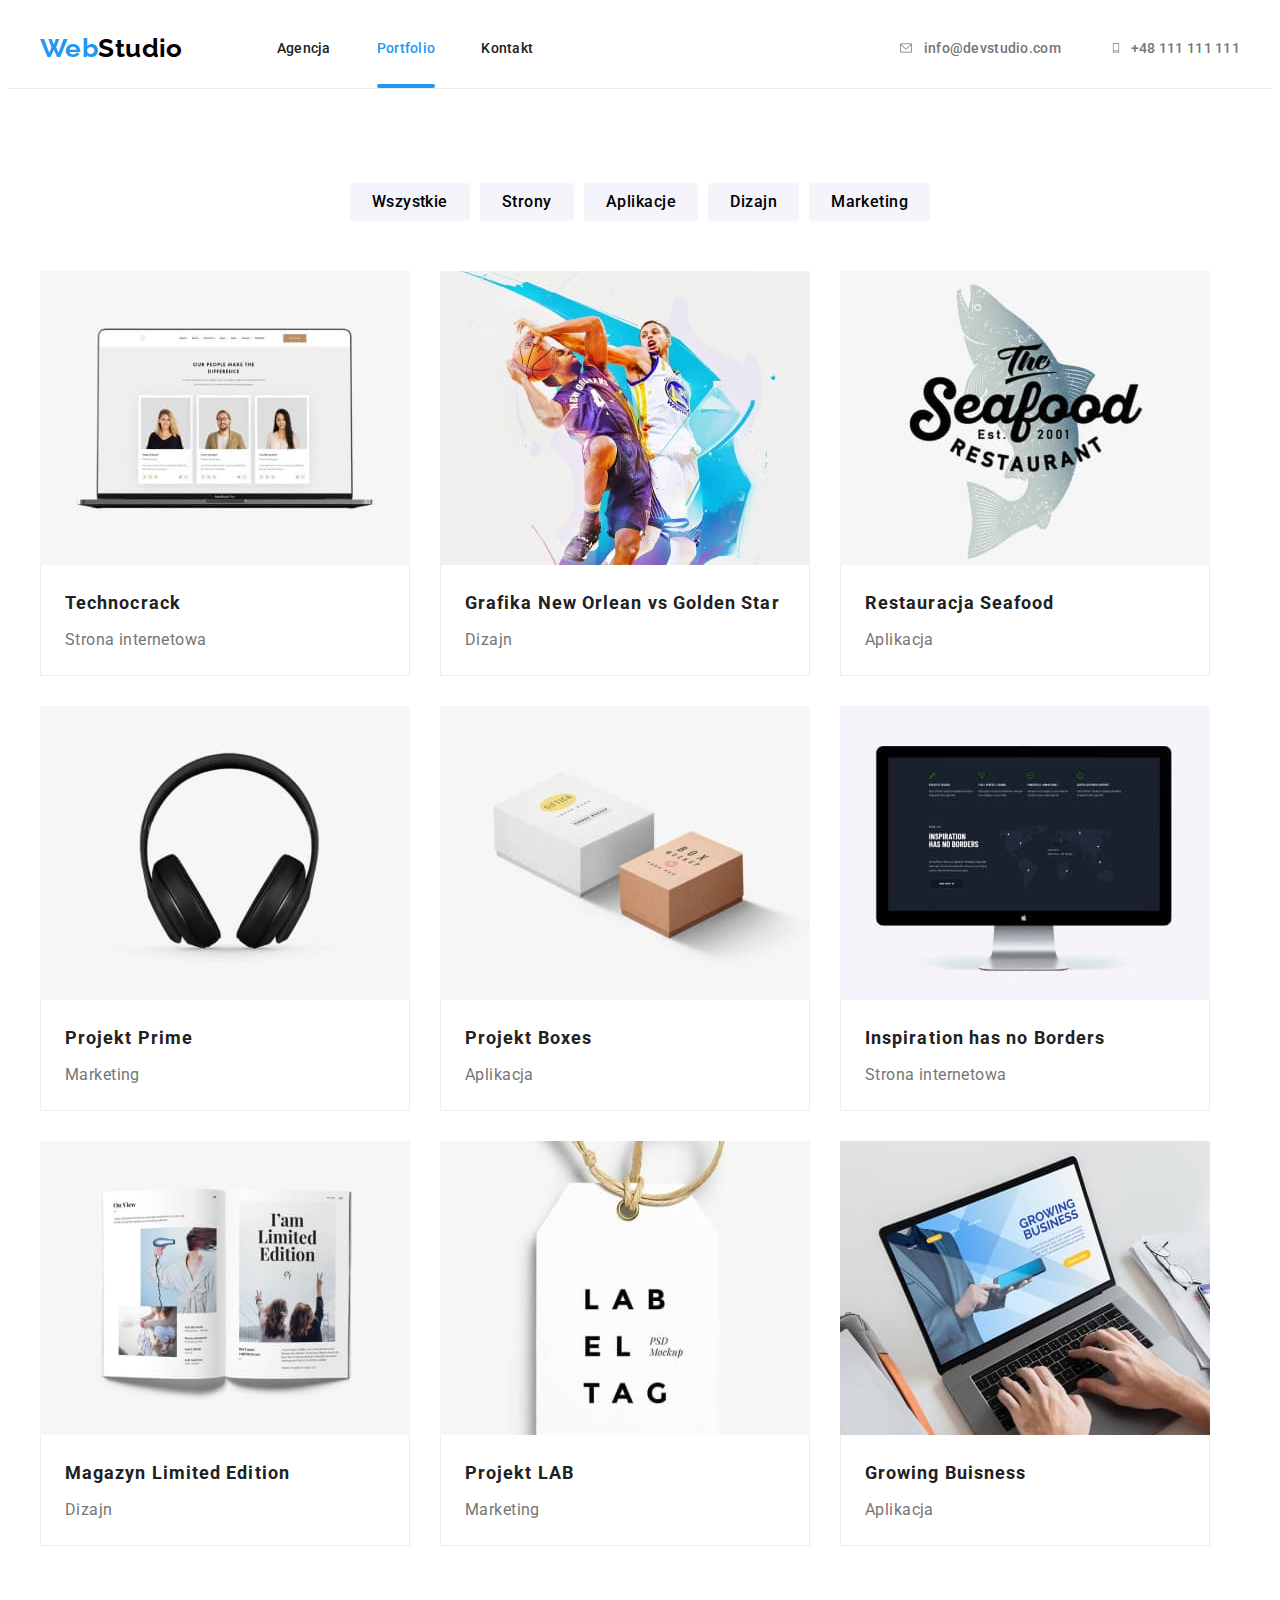
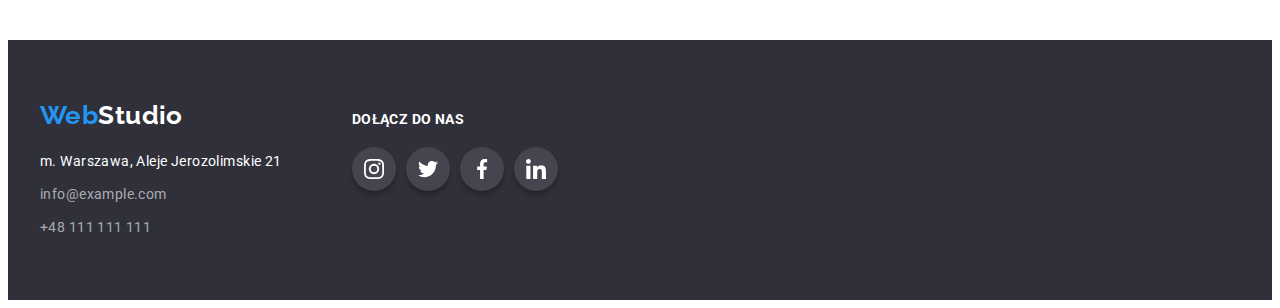
==== portfolio.html @ ceba9335 "init" ====
<!DOCTYPE html>
<html lang="pl">
  <!-- start head / metadane /-->
  <head>
    <meta charset="UTF-8" />
    <meta
      name="description"
      content="Projekt firmy Studio z Figma. Praca domowa #5 związana z kursem FullStack Developer w GoIT."
    />
    <meta http-equiv="X-UA-Compatible" content="IE=edge" />
    <meta name="viewport" content="width=device-width, initial-scale=1.0" />
    <link
      href="https://fonts.googleapis.com/css2?family=Raleway:wght@700&family=Roboto:wght@400;500;700;900&display=swap"
      rel="stylesheet"
    />
    <link rel="preconnect" href="https://fonts.googleapis.com" />
    <link rel="preconnect" href="https://fonts.gstatic.com" crossorigin />
    <link
      rel="stylesheet"
      href="https://cdnjs.cloudflare.com/ajax/libs/modern-normalize/2.0.0/modern-normalize.min.css"
      integrity="sha512-4xo8blKMVCiXpTaLzQSLSw3KFOVPWhm/TRtuPVc4WG6kUgjH6J03IBuG7JZPkcWMxJ5huwaBpOpnwYElP/m6wg=="
      crossorigin="anonymous"
      referrerpolicy="no-referrer"
    />
    <link rel="stylesheet" href="./css/styles.css" />
    <title>WebStudio | goit-markup-hw-05 | GoIT kurs FullStack Developer</title>
  </head>
  <!-- end head / metadane /-->

  <body>
    <!--start header-->
    <header>
      <div class="container top">
        <a class="logo-top" href="./index.html"
          ><span class="name-1">Web</span><span class="name-2">Studio</span></a
        >
        <nav class="navigation">
          <ul class="navigation-list list">
            <li class="navigation-item">
              <a href="./index.html" class="navigation-link">Agencja</a>
            </li>
            <li class="navigation-item">
              <a href="./portfolio.html" class="navigation-link current"
                >Portfolio</a
              >
            </li>
            <li class="navigation-item">
              <a href="" class="navigation-link">Kontakt</a>
            </li>
          </ul>
        </nav>
        <ul class="navigation-contact-list list">
          <li class="navigation-contact-item">
            <a href="mailto:info@devstudio.com" class="navigation-contact-link"
              ><svg class="icon-contact" width="16" height="12">
                <use
                  class="icon-envelope"
                  href="./images/icons.svg#icon-envelope"
                ></use>
              </svg>
              info@devstudio.com</a
            >
          </li>
          <li class="navigation-contact-item">
            <a href="tel:+48111111111" class="navigation-contact-link">
              <svg class="icon-contact" width="10" height="16">
                <use
                  class="icon-smartphone"
                  href="./images/icons.svg#icon-smartphone"
                ></use>
              </svg>
              +48 111 111 111</a
            >
          </li>
        </ul>
      </div>
    </header>
    <!--end header-->

    <!--start main-->
    <main>
      <section class="section">
        <div class="container">
          <ul class="button-portfolio-list list">
            <li>
              <button class="button-portfolio-item" type="button">
                Wszystkie
              </button>
            </li>
            <li>
              <button class="button-portfolio-item" type="button">
                Strony
              </button>
            </li>
            <li>
              <button class="button-portfolio-item" type="button">
                Aplikacje
              </button>
            </li>
            <li>
              <button class="button-portfolio-item" type="button">
                Dizajn
              </button>
            </li>
            <li>
              <button class="button-portfolio-item" type="button">
                Marketing
              </button>
            </li>
          </ul>
          <ul class="our-customers-list list">
            <li class="our-customers-item">
              <a class="our-customers-link" href="">
                <div class="not-visibility-description">
                  <img
                    class="logo-client-pic"
                    src="./images/portfolio/portfolio_project_img_1.jpg"
                    alt="laptop with pictures on it"
                    width="370"
                    height="294"
                  />
                  <div class="hidden-description">
                    <p class="description">
                      Technocrack jest popularną platformą wykorzystywaną do
                      rozpowszechniania koronawirusa. Firmy wykorzystują tę
                      platformę do celów szpiegowskich i ataków na
                      niezabezpieczone serwery konkurencji
                    </p>
                  </div>
                </div>

                <div class="about-client">
                  <h3 class="client-name">Technocrack</h3>
                  <p class="client-service">Strona internetowa</p>
                </div></a
              >
            </li>
            <li class="our-customers-item">
              <a class="our-customers-link" href=""
                ><div class="not-visibility-description">
                  <img
                    class="logo-client-pic"
                    src="./images/portfolio/portfolio_project_img_2.jpg"
                    alt="two basketball players fight for the ball in the air"
                    width="370"
                    height="294"
                  />
                  <div class="hidden-description">
                    <p class="description">
                      Technocrack jest popularną platformą wykorzystywaną do
                      rozpowszechniania koronawirusa. Firmy wykorzystują tę
                      platformę do celów szpiegowskich i ataków na
                      niezabezpieczone serwery konkurencji
                    </p>
                  </div>
                </div>
                <div class="about-client">
                  <h3 class="client-name">Grafika New Orlean vs Golden Star</h3>
                  <p class="client-service">Dizajn</p>
                </div></a
              >
            </li>
            <li class="our-customers-item">
              <a class="our-customers-link" href=""
                ><div class="not-visibility-description">
                  <img
                    class="logo-client-pic"
                    src="./images/portfolio/portfolio_project_img_3.jpg"
                    alt="restaurant name the seefood restaurant"
                    width="370"
                    height="294"
                  />
                  <div class="hidden-description">
                    <p class="description">
                      Technocrack jest popularną platformą wykorzystywaną do
                      rozpowszechniania koronawirusa. Firmy wykorzystują tę
                      platformę do celów szpiegowskich i ataków na
                      niezabezpieczone serwery konkurencji
                    </p>
                  </div>
                </div>
                <div class="about-client">
                  <h3 class="client-name">Restauracja Seafood</h3>
                  <p class="client-service">Aplikacja</p>
                </div></a
              >
            </li>
            <li class="our-customers-item">
              <a class="our-customers-link" href=""
                ><div class="not-visibility-description">
                  <img
                    class="logo-client-pic"
                    src="./images/portfolio/portfolio_project_img_4.jpg"
                    alt="black over-ear headphones"
                    width="370"
                    height="294"
                  />
                  <div class="hidden-description">
                    <p class="description">
                      Technocrack jest popularną platformą wykorzystywaną do
                      rozpowszechniania koronawirusa. Firmy wykorzystują tę
                      platformę do celów szpiegowskich i ataków na
                      niezabezpieczone serwery konkurencji
                    </p>
                  </div>
                </div>
                <div class="about-client">
                  <h3 class="client-name">Projekt Prime</h3>
                  <p class="client-service">Marketing</p>
                </div></a
              >
            </li>
            <li class="our-customers-item">
              <a class="our-customers-link" href=""
                ><div class="not-visibility-description">
                  <img
                    class="logo-client-pic"
                    src="./images/portfolio/portfolio_project_img_5.jpg"
                    alt="two cardboard boxes with company names"
                    width="370"
                    height="294"
                  />
                  <div class="hidden-description">
                    <p class="description">
                      Technocrack jest popularną platformą wykorzystywaną do
                      rozpowszechniania koronawirusa. Firmy wykorzystują tę
                      platformę do celów szpiegowskich i ataków na
                      niezabezpieczone serwery konkurencji
                    </p>
                  </div>
                </div>
                <div class="about-client">
                  <h3 class="client-name">Projekt Boxes</h3>
                  <p class="client-service">Aplikacja</p>
                </div></a
              >
            </li>
            <li class="our-customers-item">
              <a class="our-customers-link" href=""
                ><div class="not-visibility-description">
                  <img
                    class="logo-client-pic"
                    src="./images/portfolio/portfolio_project_img_6.jpg"
                    alt="monitor with web page turned on"
                    width="370"
                    height="294"
                  />
                  <div>
                    <div class="hidden-description">
                      <p class="description">
                        Technocrack jest popularną platformą wykorzystywaną do
                        rozpowszechniania koronawirusa. Firmy wykorzystują tę
                        platformę do celów szpiegowskich i ataków na
                        niezabezpieczone serwery konkurencji
                      </p>
                    </div>
                  </div>
                </div>
                <div class="about-client">
                  <h3 class="client-name">Inspiration has no Borders</h3>
                  <p class="client-service">Strona internetowa</p>
                </div></a
              >
            </li>
            <li class="our-customers-item">
              <a class="our-customers-link" href=""
                ><div class="not-visibility-description">
                  <img
                    class="logo-client-pic"
                    src="./images/portfolio/portfolio_project_img_7.jpg"
                    alt="limited series open book"
                    width="370"
                    height="294"
                  />
                  <div class="hidden-description">
                    <p class="description">
                      Technocrack jest popularną platformą wykorzystywaną do
                      rozpowszechniania koronawirusa. Firmy wykorzystują tę
                      platformę do celów szpiegowskich i ataków na
                      niezabezpieczone serwery konkurencji
                    </p>
                  </div>
                </div>
                <div class="about-client">
                  <h3 class="client-name">Magazyn Limited Edition</h3>
                  <p class="client-service">Dizajn</p>
                </div></a
              >
            </li>
            <li class="our-customers-item">
              <a class="our-customers-link" href=""
                ><div class="not-visibility-description">
                  <img
                    class="logo-client-pic"
                    src="./images/portfolio/portfolio_project_img_8.jpg"
                    alt="pendant design"
                    width="370"
                    height="294"
                  />
                  <div class="hidden-description">
                    <p class="description">
                      Technocrack jest popularną platformą wykorzystywaną do
                      rozpowszechniania koronawirusa. Firmy wykorzystują tę
                      platformę do celów szpiegowskich i ataków na
                      niezabezpieczone serwery konkurencji
                    </p>
                  </div>
                </div>
                <div class="about-client">
                  <h3 class="client-name">Projekt LAB</h3>
                  <p class="client-service">Marketing</p>
                </div></a
              >
            </li>
            <li class="our-customers-item">
              <a class="our-customers-link" href=""
                ><div class="not-visibility-description">
                  <img
                    class="logo-client-pic"
                    src="./images/portfolio/portfolio_project_img_9.jpg"
                    alt="someone is typing on a laptop keyboard"
                    width="370"
                    height="294"
                  />
                  <div class="hidden-description">
                    <p class="description">
                      Technocrack jest popularną platformą wykorzystywaną do
                      rozpowszechniania koronawirusa. Firmy wykorzystują tę
                      platformę do celów szpiegowskich i ataków na
                      niezabezpieczone serwery konkurencji
                    </p>
                  </div>
                </div>
                <div class="about-client">
                  <h3 class="client-name">Growing Buisness</h3>
                  <p class="client-service">Aplikacja</p>
                </div></a
              >
            </li>
          </ul>
        </div>
      </section>
    </main>
    <!--end main-->

    <!--start footer-->
    <footer class="footer">
      <div class="container footer-wrap">
        <div class="bottom">
          <a class="logo-bottom" href="./index.html"
            ><span class="name-1">Web</span
            ><span class="name-3">Studio</span></a
          >
          <address class="address">
            <ul class="bottom-contact list">
              <li class="bottom-contact-item">
                <a
                  class="bottom-contact-address"
                  href="https://goo.gl/maps/BGaXXpHN84WvRaow5"
                  target="_blank"
                  rel="noreferrer noopener"
                  >m. Warszawa, Aleje Jerozolimskie 21</a
                >
              </li>
              <li class="bottom-contact-item">
                <a class="bottom-contact-link" href="mailto:info@example.com"
                  >info@example.com</a
                >
              </li>
              <li class="bottom-contact-item">
                <a class="bottom-contact-link" href="tel:+48111111111"
                  >+48 111 111 111</a
                >
              </li>
            </ul>
          </address>
        </div>
        <div class="social-icon-footer">
          <p class="social-title">DOŁĄCZ DO NAS</p>
          <ul class="social-icon-footer-list">
            <li class="social-icon-footer-item">
              <a class="social-icon-footer-link" href="https://instagram.com"
                ><svg><use href="./images/icons.svg#icon-instagram"></use></svg
              ></a>
            </li>
            <li class="social-icon-footer-item">
              <a class="social-icon-footer-link" href="https://twitter.com"
                ><svg><use href="./images/icons.svg#icon-twitter"></use></svg
              ></a>
            </li>
            <li class="social-icon-footer-item">
              <a class="social-icon-footer-link" href="https://facebook.com"
                ><svg><use href="./images/icons.svg#icon-facebook"></use></svg
              ></a>
            </li>
            <li class="social-icon-footer-item">
              <a class="social-icon-footer-link" href="https://linkedin.com"
                ><svg><use href="./images/icons.svg#icon-linkedin"></use></svg
              ></a>
            </li>
          </ul>
        </div>
      </div>
    </footer>
    <!--end footer-->
  </body>
</html>
---- css/styles.css ----
/* global variables */
:root {
  --main-font: "Roboto", sans-serif;
  --main-text-color: #212121;
  --secondary-text-color: #fff;
  --third-text-color: #757575;
  --fourth-color: #2196f3;
  --fifth-color: #f5f4fa;
  --background-color-1: #fff;
  --background-color-2: #2f303a;
  --logo-web-color: #2196f3;
  --logo-studio-first-color: #000;
  --logo-studio-second-color: #fff;
  --button-text-color: #000;
  --line-color: #ececec;
  --footer-color--1: rgba(255, 255, 255, 0.6);
  --footer-color--2: rgba(255, 255, 255, 0.1);
  --borderColor: #eee;
  --icon-style: #afb1b8;
}
/* end global variables */

/*body style*/
body {
  font-family: var(--main-font);
  background-color: var(--background-body-color);
  font-size: 14px;
  letter-spacing: 0.03em;
}
h1,
h2,
h3,
h4,
h5,
h6,
p {
  margin: 0;
  text-decoration: none;
}
img {
  display: block;
  max-width: 100%;
  height: auto;
}
button {
  display: block;
  cursor: pointer;
  border: none;
  border-radius: 4px;
}
ul,
ol {
  list-style: none;
  padding-left: 0;
  margin: 0;
}
a {
  text-decoration: none;
}
.section {
  padding-top: 94px;
  padding-bottom: 94px;
}
.container {
  width: 1200px;
  margin: 0 auto;
  padding: 0 15px;
}

header {
  border-bottom: 1px solid var(--line-color);
}
.hero {
  background-image: linear-gradient(
      rgba(47, 48, 58, 0.4),
      rgba(47, 48, 58, 0.4)
    ),
    url(../images/background.jpg);
  box-shadow: 0px 4px 4px 0px rgba(0, 0, 0, 0.25);
  background-repeat: no-repeat;
  background-size: cover;
  background-position: center;
  padding-top: 200px;
  padding-bottom: 200px;
  max-width: 1600px;
  height: 600px;
  margin: 0 auto;
}
.main-title {
  color: var(--secondary-text-color);
  font-weight: 900;
  font-size: 44px;
  line-height: 1.36;
  letter-spacing: 0.06em;
  text-align: center;
  text-transform: uppercase;
  max-width: 696px;
  margin: 0 auto;
}

.what-we-do-title {
  font-weight: 700;
  font-size: 36px;
  line-height: 1.17;
}
.list {
  list-style: none;
  margin: 0;
  padding: 0;
}
/*end body style*/

.top {
  display: flex;
  align-items: center;
}
.navigation-list {
  display: flex;
  padding-top: 32px;
  padding-bottom: 32px;
  gap: 46px;
}
.navigation-link {
  font-weight: 500;
  line-height: 1.17;
  letter-spacing: 0.02em;
  color: var(--main-text-color);
  transition-property: color;
  transition-duration: 250ms;
  transition-timing-function: cubic-bezier(0.4, 0, 0.2, 1);
}
.navigation-contact-list {
  font-weight: 500;
  display: flex;
  margin-left: auto;
  gap: 50px;
  padding-top: 32px;
  padding-bottom: 32px;
  align-items: center;
}
.navigation-contact-link {
  font-weight: 500;
  line-height: 1.17;
  color: var(--third-text-color);
  letter-spacing: 0.02em;
  display: flex;
  align-items: center;
  transition-property: color;
  transition-duration: 250ms;
  transition-timing-function: cubic-bezier(0.4, 0, 0.2, 1);
}
.navigation-link:hover,
.navigation-link:focus {
  color: var(--fourth-color);
}

.current {
  color: var(--fourth-color);
}
.current::after {
  content: "";
  display: block;
  position: relative;
  position: absolute;
  width: 58px;
  height: 4px;
  margin-top: 28px;
  background: var(--fourth-color);
  border-radius: 2px;
}
.main-button {
  font-family: inherit;
  font-weight: 700;
  font-size: 16px;
  line-height: 1.36;
  width: 200px;
  height: 50px;
  color: var(--secondary-text-color);
  background-color: var(--fourth-color);
  padding: 10px 40px;
  letter-spacing: 0.06em;
  border: rgba(255, 255, 255, 0.15);
  box-shadow: 0px 4px 4px rgba(0, 0, 0, 0.15);
  border-radius: 4px;
  margin: 0 auto;
  cursor: pointer;
  margin-top: 30px;
  transition-property: color;
  transition-duration: 250ms;
  transition-timing-function: cubic-bezier(0.4, 0, 0.2, 1);
}

.main-button:hover,
.main-button:focus {
  color: var(--secondary-text-color);
}
.button-portfolio-list {
  display: flex;
  gap: 10px;
  justify-content: center;
  margin-bottom: 50px;
}
.button-portfolio-item {
  font-family: inherit;
  font-weight: 500;
  font-size: 16px;
  line-height: 1.62;
  letter-spacing: 0.03em;
  text-align: center;
  background: var(--fifth-color);
  cursor: pointer;
  border: #fff;
  border-radius: 4px;
  padding: 6px 22px;
  transition-property: color, background-color, box-shadow;
  transition-duration: 250ms;
  transition-timing-function: cubic-bezier(0.4, 0, 0.2, 1);
}
.button-portfolio-item:hover,
.button-portfolio-item:focus-visible {
  color: var(--secondary-text-color);
  background-color: var(--fourth-color);
  box-shadow: 0px 4px 4px 0px rgba(0, 0, 0, 0.25);
}
.footer {
  padding-top: 60px;
  padding-bottom: 60px;
  background-color: var(--background-color-2);
}
.bottom-contact {
  line-height: 1.71;
}
.address {
  margin-top: 20px;
  max-width: 246px;
}
.bottom-contact-item:not(:last-child) {
  margin-bottom: 9px;
}

.bottom-contact-address {
  line-height: 1.71;
  color: var(--secondary-text-color);
  text-decoration: inherit;
  font-style: normal;
  transition-property: color;
  transition-duration: 250ms;
  transition-timing-function: cubic-bezier(0.4, 0, 0.2, 1);
}
.bottom-contact-link {
  line-height: 1.71;
  color: var(--footer-color--1);
  text-decoration: inherit;
  font-style: normal;
  transition-property: color;
  transition-duration: 250ms;
  transition-timing-function: cubic-bezier(0.4, 0, 0.2, 1);
}
.navigation-link:hover,
.navigation-link:focus,
.bottom-contact-address:hover,
.bottom-contact-address:focus,
.bottom-contact-link:hover,
.bottom-contact-link:focus,
.icon-contact:focus,
.icon-contact:hover {
  color: var(--fourth-color);
  cursor: pointer;
}
.navigation-contact-item:hover,
.navigation-contact-item:focus,
.navigation-contact-link:focus,
.navigation-contact-link:hover {
  color: var(--fourth-color);
  cursor: pointer;
  fill: currentColor;
}

/*end links*/

/*studio-name - > color of name Studio Web */
.logo-top,
.logo-bottom {
  font-family: "Raleway", sans-serif;
  font-weight: 700;
  font-style: bold;
  font-size: 26px;
  line-height: 1.17;
  margin-right: 94px;
}
.name-1 {
  color: var(--logo-web-color);
}
.name-2 {
  color: var(--logo-studio-first-color);
}
.name-3 {
  color: var(--logo-studio-second-color);
}

/* team name */
.about-us-team-name {
  background-color: var(--fifth-color);
}
.team-name-title {
  text-align: center;
}
.team-name-list {
  display: flex;
  gap: 30px;
}
.team-name-title {
  font-weight: 700;
  font-size: 36px;
  line-height: 1.17;
  margin-bottom: 50px;
}
.team-name-item {
  background-color: var(--background-color-1);
  border-radius: 0 0 4px 4px;
  box-shadow: 0px 1px 3px rgba(0, 0, 0, 0.12), 0px 1px 1px rgba(0, 0, 0, 0.14),
    0px 2px 1px rgba(0, 0, 0, 0.2);
}
.team-describe {
  padding-top: 30px;
  padding-bottom: 30px;
}
.team-name,
.team-position {
  text-align: center;
}
.team-name {
  font-weight: 500;
  font-size: 16px;
  line-height: 1.17;
  margin-bottom: 10px;
}
.team-position {
  font-size: 16px;
  line-height: 1.17;
  color: var(--third-text-color);
  margin-bottom: 16px;
}
/*end team name*/
.lorem {
  padding-bottom: 0px;
}
.lorem-list {
  display: flex;
  gap: 30px;
  text-align: left;
  justify-content: center;
}
.lorem-title {
  font-weight: 700;
  font-size: 14px;
  line-height: 1.17;
}
.lorem-description {
  font-size: 14px;
  line-height: 1.71;
  color: var(--third-text-color);
  margin-top: 10px;
  flex-wrap: nowrap;
  width: 270px;
}
.what-we-do-title {
  font-weight: 700;
  font-size: 36px;
  line-height: 1.17;
  text-align: center;
  margin-bottom: 50px;
}
.what-we-do-list {
  display: flex;
  justify-content: space-between;
  gap: 30px;
}
.our-customers-list {
  display: flex;
  flex-wrap: wrap;
  gap: 30px;
}

.our-customers-item a:hover,
.our-customers-item a:focus
/*.our-customers-item:hover,
.our-customers-item:focus*/ {
  cursor: pointer;
  box-shadow: 0px 4px 4px rgba(0, 0, 0, 0.25);
  color: var(--secondary-text-color);
}

.about-client {
  padding: 20px 24px;
  border-right: 1px solid var(--borderColor);
  border-bottom: 1px solid var(--borderColor);
  border-left: 1px solid var(--borderColor);
  color: var(--main-text-color);
}
.client-name {
  font-weight: 700;
  font-size: 18px;
  line-height: 2;
  letter-spacing: 0.06em;
  text-align: left;
  margin-bottom: 4px;
}
.client-service {
  font-size: 16px;
  line-height: 1.87;
  color: var(--third-text-color);
  text-align: left;
}

/* ----- nasi klienci - our client-----*/
.our-client {
  font-size: 36px;
  font-weight: 700;
  line-height: 1.14;
  text-align: center;
  margin-bottom: 50px;
}
/* ----- end nasi klienci - our client-----*/

/* ----- icons -----*/
.icon-contact {
  margin-right: 10px;
  fill: currentColor;
}
.social-icon-list {
  display: flex;
  gap: 10px;
  justify-content: center;
}
.social-icon-list svg {
  fill: currentColor;
  width: 20px;
  height: 20px;
}
.social-icon-link {
  width: 44px;
  height: 44px;
  display: flex;
  align-items: center;
  justify-content: center;
  border-radius: 50%;
  color: var(--icon-style);
  transition-property: color, background-color;
  transition-duration: 250ms;
  transition-timing-function: cubic-bezier(0.4, 0, 0.2, 1);
}
.social-icon-link:hover,
.social-icon-link:focus {
  color: var(--background-color-1);
  background-color: var(--fourth-color);
}
.lorem-icon {
  background-color: var(--fifth-color);
  margin-bottom: 30px;
  width: 270px;
  height: 120px;
  display: flex;
  align-items: center;
  justify-content: center;
}
.lorem-icon svg {
  width: 70px;
  height: 70px;
}
.our-client-logo-list {
  display: flex;
  gap: 30px;
}
.our-client-link svg {
  width: 106px;
  height: 60px;
}
.our-client-link {
  display: flex;
  justify-content: center;
  align-items: center;
  width: 170px;
  height: 92px;
  border: 1px solid currentColor;
  color: var(--icon-style);
  border-radius: 4px;
  transition-property: color;
  transition-duration: 250ms;
  transition-timing-function: cubic-bezier(0.4, 0, 0.2, 1);
}
.our-client-link:hover,
.our-client-link:focus {
  cursor: pointer;
  color: var(--fourth-color);
}

.our-client-logo-list svg {
  fill: currentColor;
}

.social-title,
.newsletter-title {
  font-family: inherit;
  font-weight: 700;
  text-transform: uppercase;
  color: var(--secondary-text-color);
  margin-bottom: 20px;
  line-height: 1.17;
}
.social-icon-footer {
  margin-left: 70px;
  margin-right: 78px;
}
.social-icon-footer-list {
  display: flex;
  gap: 10px;
  justify-content: center;
}
.social-icon-footer-list svg {
  width: 20px;
  height: 20px;
  fill: var(--background-color-1);
}
.social-icon-footer-link {
  display: flex;
  align-items: center;
  justify-content: center;
  width: 44px;
  height: 44px;
  border-radius: 50%;
  background-color: var(--footer-color--2);
  transition-property: background-color;
  transition-duration: 250ms;
  transition-timing-function: cubic-bezier(0.4, 0, 0.2, 1);

  box-shadow: 0px 4px 4px rgba(0, 0, 0, 0.25);
}
.social-icon-footer-link:hover,
.social-icon-footer-link:focus {
  border-radius: 50%;
  fill: currentColor;
  background-color: var(--fourth-color);
}
/* ----- end icons ----- */
.footer-wrap {
  display: flex;
  align-items: baseline;
}
.what-we-do-item {
  position: relative;
}
.solution {
  font-family: inherit;
  font-weight: 700;
  line-height: 1.17;
  color: var(--fifth-color);
  text-transform: uppercase;
  position: absolute;
  display: flex;
  justify-content: center;
  align-items: center;
  width: 370px;
  height: 70px;
  background-color: rgba(47, 48, 58, 0.8);
  border: 1px solid var(--button-text-color);
  box-shadow: 0px 4px 4px rgba(0, 0, 0, 0.25);
  bottom: 0;
}
/* aminacja opisu na portfoli */
.description {
  width: 370px;
  height: 294px;
  font-family: inherit;
  font-size: 18px;
  line-height: 1.56;
  color: var(--fifth-color);
  padding: 49px 45px 49px 24px;
}
.not-visibility-description {
  position: relative;
  overflow: hidden;
}
.hidden-description {
  position: absolute;
  left: 0;
  top: 0;
  background: rgba(33, 150, 243, 0.9);
  transform: translateY(100%);
  transition-duration: 250ms;
  transition-timing-function: cubic-bezier(0.4, 0, 0.2, 1);
}
.our-customers-link {
  display: block;
  transition: box-shadow;
}

.our-customers-link:hover .hidden-description,
.our-customers-link:focus .hidden-description {
  box-shadow: 0px 4px 4px rgba(0, 0, 0, 0.25);
  transform: translateY(0);
}
/**************** zadanie 5 okno modalne BACKDROP ***************/
.close-x {
  width: 8px;
  height: 8px;
}

.backdrop {
  width: 100%;
  height: 100%;
  top: 0;
  left: 0;
  position: fixed;
  background-color: rgba(0, 0, 0, 0.2);
  transition-property: opacity, visibility, transform;
  transition-duration: 250ms;
  transition-timing-function: cubic-bezier(0.4, 0, 0.2, 1);
}

.modal {
  position: absolute;
  top: 50%;
  left: 50%;
  width: 528px;
  height: 581px;
  border-radius: 4px;
  background: #ffffff;
  box-shadow: 0px 1px 3px rgba(0, 0, 0, 0.12), 0px 1px 1px rgba(0, 0, 0, 0.14),
    0px 2px 1px rgba(0, 0, 0, 0.2);
  transform: translate(-50%, -50%);
}
.modal-close {
  position: absolute;
  width: 30px;
  height: 30px;
  top: 8px;
  right: 8px;
  border-radius: 50%;
  background-color: var(--background-color-1);
  box-shadow: 0px 1px 3px rgba(0, 0, 0, 0.12), 0px 1px 1px rgba(0, 0, 0, 0.14),
    0px 2px 1px rgba(0, 0, 0, 0.2);
}

.is-hidden {
  opacity: 0;
  visibility: hidden;
  pointer-events: none;
  transform: scale(0.5) rotate(720deg);
}
/************ END BACKDROP ************************/
.about-client > h3 {
  text-decoration: none;
}
/* zadanie 6*/
.form-button,
.modal-button {
  font-family: inherit;
  font-weight: 700;
  line-height: 1.87;
  letter-spacing: 0.06em;
  width: 200px;
  height: 50px;
  border-radius: 4px;
  color: var(--fifth-color);
  background-color: var(--fourth-color);
  box-shadow: 0px 4px 4px rgba(0, 0, 0, 0.15);
}
.form-send {
  width: 24px;
  height: 24px;
  fill: var(--background-color-1);
}
.subscription {
  width: 358px;
  height: 50;
  display: flex;
  justify-content: center;
  align-items: center;
}
.subscription .form-email {
  width: 358px;
  height: 50px;
}
.subscription .form-button {
  width: 358px;
  height: 50;
}
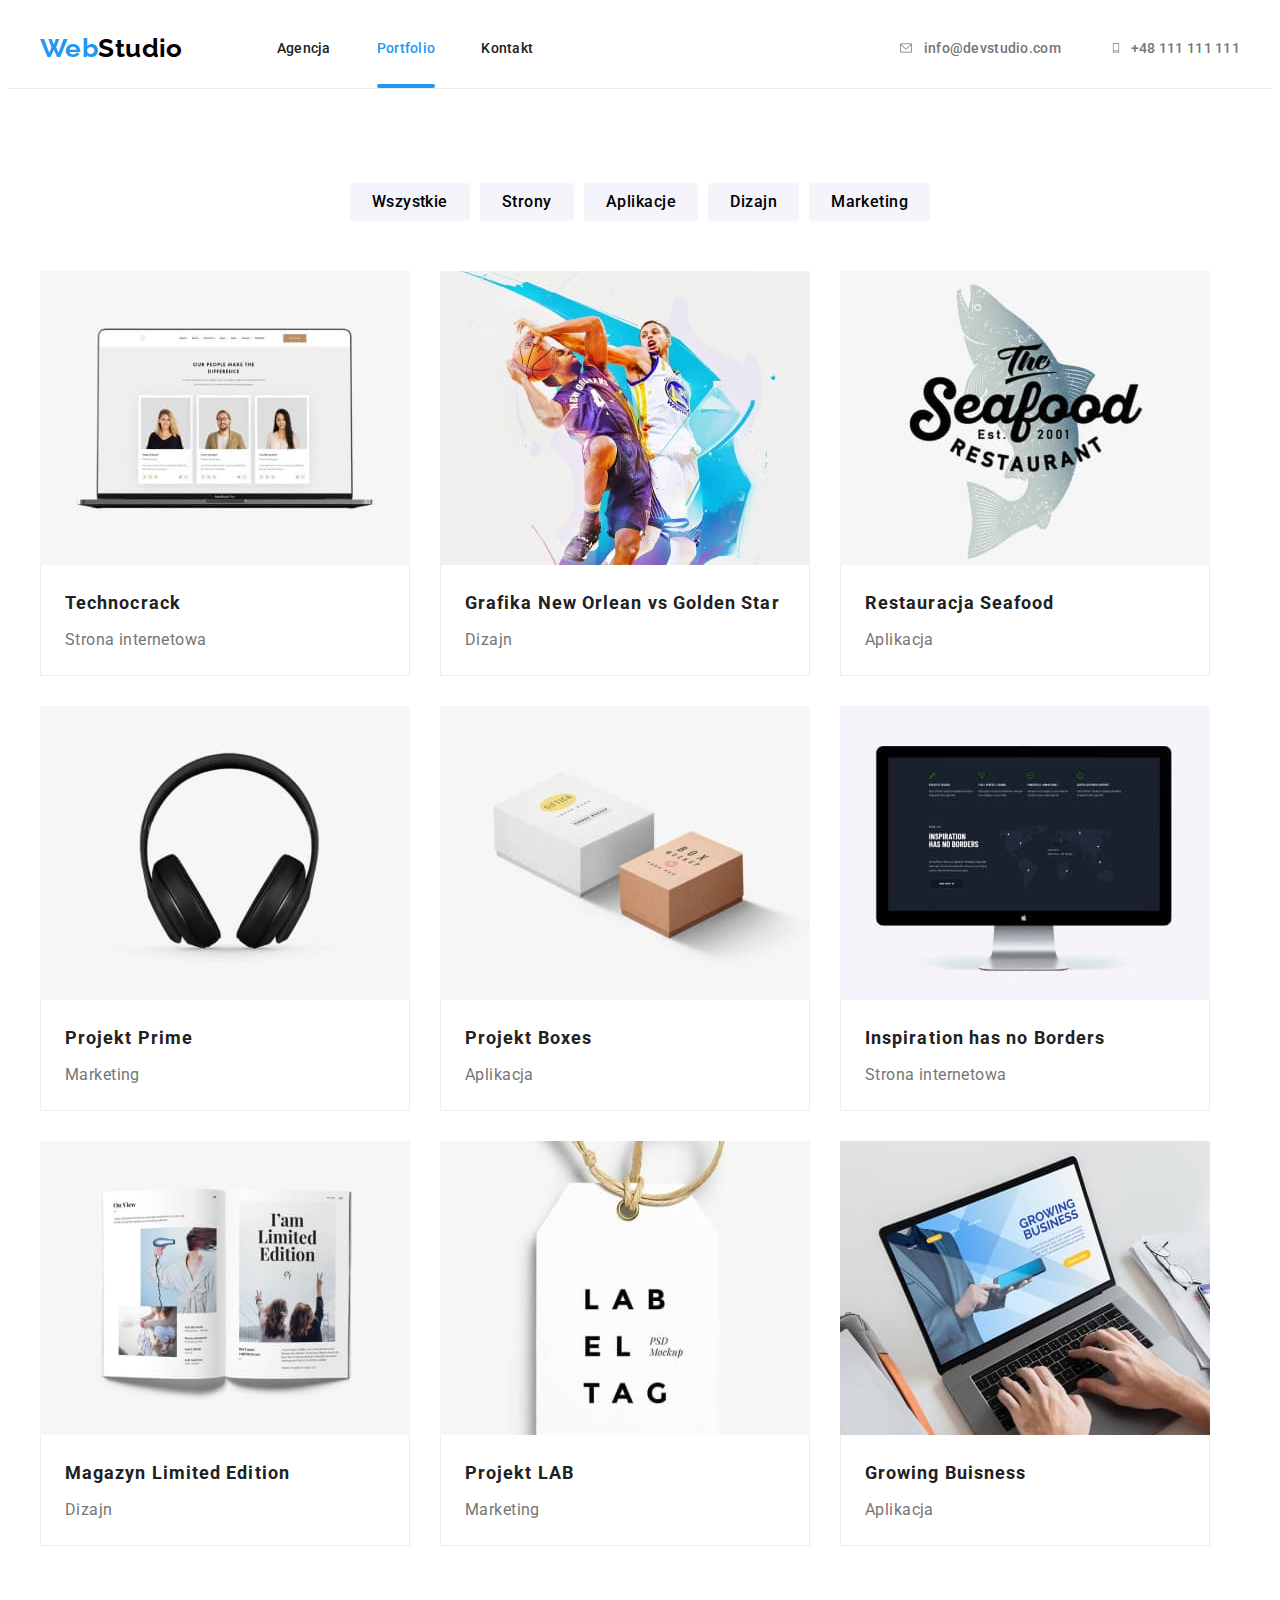
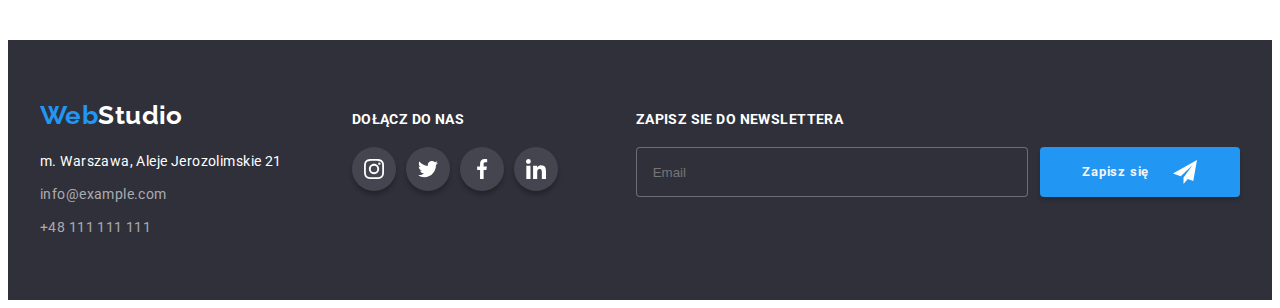
==== commit dfeb51c1: "changes hw06" ====
--- a/portfolio.html
+++ b/portfolio.html
@@ -5,7 +5,7 @@
     <meta charset="UTF-8" />
     <meta
       name="description"
-      content="Projekt firmy Studio z Figma. Praca domowa #5 związana z kursem FullStack Developer w GoIT."
+      content="Projekt firmy Studio z Figma. Praca domowa #6 związana z kursem FullStack Developer w GoIT."
     />
     <meta http-equiv="X-UA-Compatible" content="IE=edge" />
     <meta name="viewport" content="width=device-width, initial-scale=1.0" />
@@ -23,7 +23,7 @@
       referrerpolicy="no-referrer"
     />
     <link rel="stylesheet" href="./css/styles.css" />
-    <title>WebStudio | goit-markup-hw-05 | GoIT kurs FullStack Developer</title>
+    <title>WebStudio | goit-markup-hw-06 | GoIT kurs FullStack Developer</title>
   </head>
   <!-- end head / metadane /-->
 
@@ -379,27 +379,57 @@
           <p class="social-title">DOŁĄCZ DO NAS</p>
           <ul class="social-icon-footer-list">
             <li class="social-icon-footer-item">
-              <a class="social-icon-footer-link" href="https://instagram.com"
-                ><svg><use href="./images/icons.svg#icon-instagram"></use></svg
-              ></a>
+              <a class="social-icon-footer-link" href="https://instagram.com">
+                <svg>
+                  <use href="./images/icons.svg#icon-instagram"></use>
+                </svg>
+              </a>
             </li>
             <li class="social-icon-footer-item">
-              <a class="social-icon-footer-link" href="https://twitter.com"
-                ><svg><use href="./images/icons.svg#icon-twitter"></use></svg
-              ></a>
+              <a class="social-icon-footer-link" href="https://twitter.com">
+                <svg>
+                  <use href="./images/icons.svg#icon-twitter"></use>
+                </svg>
+              </a>
             </li>
             <li class="social-icon-footer-item">
-              <a class="social-icon-footer-link" href="https://facebook.com"
-                ><svg><use href="./images/icons.svg#icon-facebook"></use></svg
-              ></a>
+              <a class="social-icon-footer-link" href="https://facebook.com">
+                <svg>
+                  <use href="./images/icons.svg#icon-facebook"></use>
+                </svg>
+              </a>
             </li>
             <li class="social-icon-footer-item">
-              <a class="social-icon-footer-link" href="https://linkedin.com"
-                ><svg><use href="./images/icons.svg#icon-linkedin"></use></svg
-              ></a>
+              <a class="social-icon-footer-link" href="https://linkedin.com">
+                <svg>
+                  <use href="./images/icons.svg#icon-linkedin"></use>
+                </svg>
+              </a>
             </li>
           </ul>
         </div>
+        <form class="newsletter">
+          <label class="newsletter-title" for="user-email"
+            >ZAPISZ SIE DO NEWSLETTERA</label
+          >
+          <div class="subscription">
+            <input
+              class="subscription-email"
+              type="email"
+              name="email"
+              placeholder="Email"
+              id="user_email"
+            />
+            <div class="newsletter-1">
+              <button class="newsletter-button" type="submit">
+                Zapisz się
+                <svg class="newsletter-icon">
+                  <use href="./images/icons.svg#icon-send"></use>
+                </svg>
+              </button>
+            </div>
+          </div>
+        </form>
       </div>
     </footer>
     <!--end footer-->
--- a/css/styles.css
+++ b/css/styles.css
@@ -505,7 +505,6 @@
   font-weight: 700;
   text-transform: uppercase;
   color: var(--secondary-text-color);
-  margin-bottom: 20px;
   line-height: 1.17;
 }
 .social-icon-footer {
@@ -513,6 +512,7 @@
   margin-right: 78px;
 }
 .social-icon-footer-list {
+  margin-top: 20px;
   display: flex;
   gap: 10px;
   justify-content: center;
@@ -533,7 +533,6 @@
   transition-property: background-color;
   transition-duration: 250ms;
   transition-timing-function: cubic-bezier(0.4, 0, 0.2, 1);
-
   box-shadow: 0px 4px 4px rgba(0, 0, 0, 0.25);
 }
 .social-icon-footer-link:hover,
@@ -629,6 +628,7 @@
   box-shadow: 0px 1px 3px rgba(0, 0, 0, 0.12), 0px 1px 1px rgba(0, 0, 0, 0.14),
     0px 2px 1px rgba(0, 0, 0, 0.2);
   transform: translate(-50%, -50%);
+  padding: 40px;
 }
 .modal-close {
   position: absolute;
@@ -652,9 +652,9 @@
 .about-client > h3 {
   text-decoration: none;
 }
-/* zadanie 6*/
-.form-button,
-.modal-button {
+/* ---------- homework 6 -------------*/
+.newsletter-button,
+.reg-button {
   font-family: inherit;
   font-weight: 700;
   line-height: 1.87;
@@ -666,23 +666,176 @@
   background-color: var(--fourth-color);
   box-shadow: 0px 4px 4px rgba(0, 0, 0, 0.15);
 }
-.form-send {
+.reg-button {
+  padding: 10px 76px;
+  margin: 0 auto;
+}
+.newsletter-button {
+  display: flex;
+  align-items: center;
+  justify-content: center;
+  gap: 24px;
+}
+.newsletter-icon {
   width: 24px;
   height: 24px;
   fill: var(--background-color-1);
 }
 .subscription {
+  display: flex;
+  margin-top: 20px;
+}
+.subscription-email {
   width: 358px;
-  height: 50;
-  display: flex;
-  justify-content: center;
-  align-items: center;
-}
-.subscription .form-email {
-  width: 358px;
-  height: 50px;
-}
-.subscription .form-button {
-  width: 358px;
-  height: 50;
-}
+  background: rgba(47, 48, 58, 1);
+  border: 1px solid rgba(255, 255, 255, 0.3);
+  border-radius: 4px;
+  margin-right: 12px;
+  color: var(--fifth-color);
+  padding: 15px 16px;
+}
+/* registration */
+.form-title {
+  font-weight: 700;
+  font-size: 20px;
+  line-height: 1.15;
+  text-align: center;
+  color: rgba(33, 33, 33, 1);
+  margin-bottom: 12px;
+}
+.label-title {
+  display: flex;
+  flex-direction: column;
+  font-size: 12px;
+  line-height: 1.17;
+  letter-spacing: 0.01em;
+  margin-bottom: 10px;
+  color: rgba(117, 117, 117, 1);
+}
+.label-title:nth-child(n + 4) {
+  margin-bottom: 20px;
+}
+.input-style {
+  display: block;
+  position: relative;
+  margin-top: 4px;
+  transition-property: fill;
+  transition-duration: 250ms;
+  transition-timing-function: cubic-bezier(0.4, 0, 0.2, 1);
+}
+.modal-registration-window {
+  display: block;
+  width: 100%;
+  height: 40px;
+  padding-left: 42px;
+  border: 1px solid rgba(33, 33, 33, 0.2);
+  border-radius: 4px;
+  transition-property: border-color;
+  transition-duration: 250ms;
+  transition-timing-function: cubic-bezier(0.4, 0, 0.2, 1);
+  outline: transparent;
+}
+.input-style:focus-within,
+.modal-registration-window:focus-within {
+  fill: var(--fourth-color);
+  border-color: var(--fourth-color);
+}
+.modal-registration-icon {
+  width: 18px;
+  height: 18px;
+  position: absolute;
+  fill: rgba(33, 33, 33, 1);
+  transform: translateY(-50%);
+  top: 50%;
+  left: 13px;
+}
+.modal-registration-window:focus + .modal-registration-icon {
+  fill: var(--fourth-color);
+  transition-property: fill;
+  transition-duration: 250ms;
+  transition-timing-function: cubic-bezier(0.4, 0, 0.2, 1);
+}
+.comment {
+  height: 120px;
+  padding: 12px 16px;
+  margin-top: 4px;
+  color: rgba(117, 117, 117, 0.5);
+  resize: none;
+}
+.comment::placeholder {
+  font-size: 12px;
+  line-height: 1.17;
+  letter-spacing: 0.01em;
+  color: rgba(117, 117, 117, 0.5);
+}
+.checkbox-agreement {
+  display: flex;
+  align-items: center;
+  justify-content: center;
+  margin-left: 7px;
+  margin-bottom: 30px;
+}
+.checkbox {
+  display: flex;
+  justify-content: center;
+  text-align: center;
+}
+.checkbox-input {
+  visibility: hidden;
+}
+.checkbox-input:hover:checked + .checkbox:checked {
+  color: var(--fourth-color);
+  border: var(--fourth-color);
+  fill: var(--fourth-color);
+}
+.checkbox-icon {
+  width: 16px;
+  height: 15px;
+  margin-right: 7px;
+  border: 2px solid rgba(33, 33, 33, 1);
+  fill: var(--background-color-1);
+}
+form input:checked + label {
+  color: red;
+}
+.checkbox-input:checked + .checkbox {
+  color: red;
+}
+.klik {
+  margin-left: 20px;
+}
+.box1,
+.box2 {
+  position: absolute;
+}
+.box1:checked + .box2 {
+  width: 16px;
+  height: 15px;
+  border-radius: 4px;
+  color: pink;
+  background-color: blue;
+  border: green;
+  background-image: url(images/icons.svg#icon-check);
+  fill: green;
+}
+
+.b {
+  opacity: 0;
+}
+.b:checked + .c {
+  /*width: 10px;
+  height: 10px;
+  background-image: url(images/icons.svg#icon-Vector-2);*/
+  background-color: #2196f3;
+  fill: red;
+}
+.checkbox-rules {
+  line-height: 1.71;
+  color: rgba(117, 117, 117, 1);
+}
+.registration-link {
+  color: var(--fourth-color);
+  text-decoration: underline;
+}
+
+/* --------------- end homework 6 -----------*/
